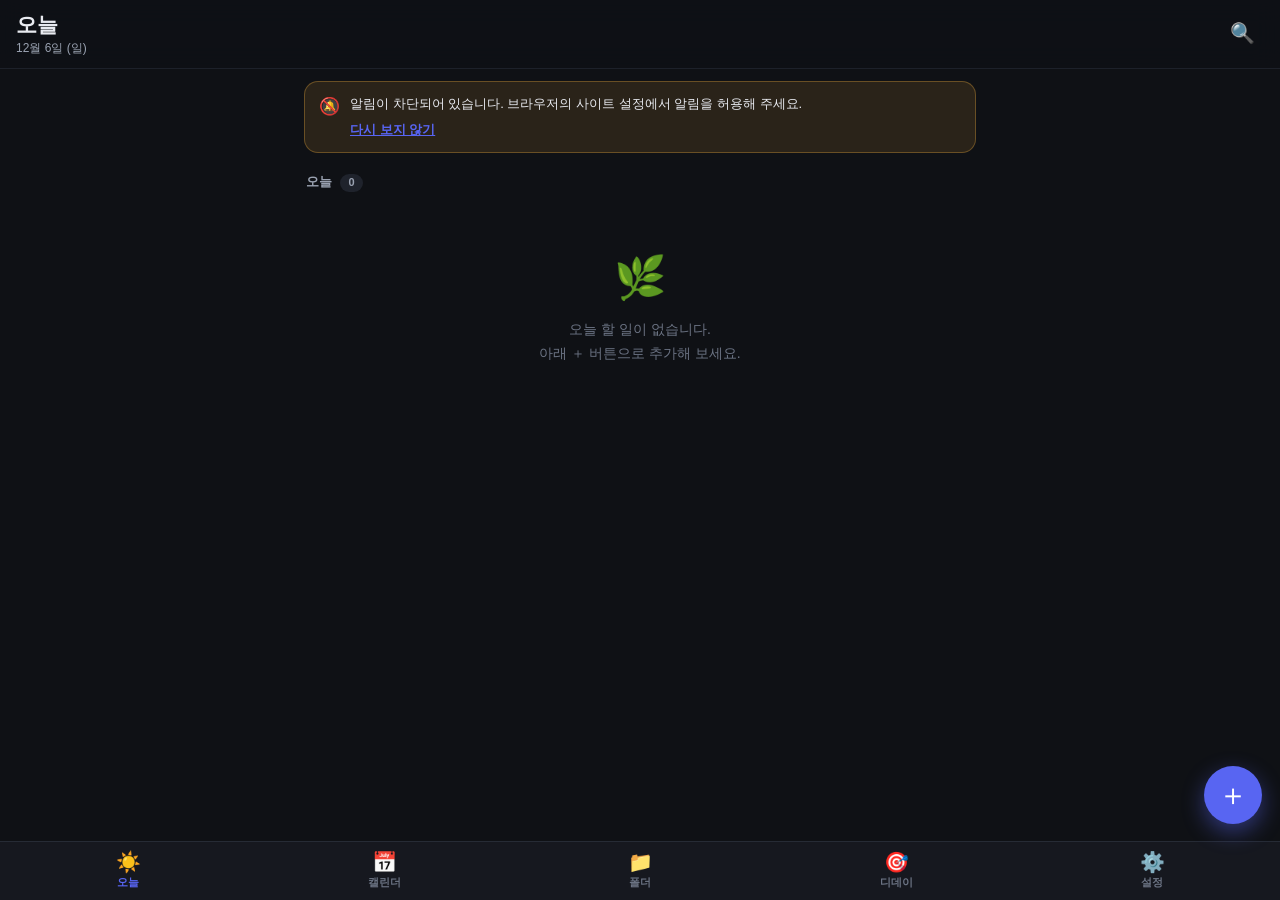
==== app/index.html @ 50f941a8 "투두 리스트·캘린더 PWA 추가 휴대전화에서 앱처럼 쓰는 할 일 관리 앱을 app/ 폴더에 추가합니다. 라이브러리 없이 순수 HTML/CSS/ES 모듈로만 구현했고, 모든 데이터는" ====
<!DOCTYPE html>
<html lang="ko">
<head>
  <meta charset="UTF-8" />
  <meta name="viewport" content="width=device-width, initial-scale=1.0, viewport-fit=cover, maximum-scale=1.0, user-scalable=no" />
  <title>내 할 일 · 캘린더</title>
  <meta name="description" content="기기에만 저장되는 투두 리스트 · 캘린더 · 디데이 앱" />
  <meta name="theme-color" content="#0f1115" />
  <meta name="color-scheme" content="dark light" />

  <!-- 홈 화면에 추가했을 때 앱처럼 보이도록 -->
  <meta name="mobile-web-app-capable" content="yes" />
  <meta name="apple-mobile-web-app-capable" content="yes" />
  <meta name="apple-mobile-web-app-status-bar-style" content="black-translucent" />
  <meta name="apple-mobile-web-app-title" content="할일" />
  <link rel="apple-touch-icon" href="./icons/apple-touch-icon.png" />

  <link rel="manifest" href="./manifest.webmanifest" />
  <link rel="icon" href="./icons/icon-192.png" type="image/png" />
  <link rel="stylesheet" href="./css/style.css" />
</head>
<body>
  <div id="app">
    <!-- 스크립트가 실행되기 전에 보이는 첫 화면 -->
    <header class="topbar"><h1>내 할 일<span class="sub">불러오는 중…</span></h1></header>
    <main id="view">
      <div class="empty"><span class="big">📋</span><p>불러오는 중…</p></div>
    </main>
  </div>

  <noscript>
    <div style="padding:24px;text-align:center">
      이 앱을 사용하려면 자바스크립트를 켜 주세요.
    </div>
  </noscript>

  <script type="module" src="./js/app.js"></script>
</body>
</html>
---- app/css/style.css ----
/* ==========================================================================
   내 할 일 · 캘린더 — 모바일 우선 스타일
   ========================================================================== */

:root {
  color-scheme: dark;
  --bg: #0f1115;
  --bg-elev: #171a21;
  --bg-elev-2: #1f232c;
  --bg-input: #12151b;
  --line: #262b35;
  --line-soft: #1d212a;
  --text: #e8eaf0;
  --text-dim: #9aa2b1;
  --text-faint: #6b7383;
  --accent: #5865f2;
  --accent-soft: rgba(88, 101, 242, 0.16);
  --danger: #e05561;
  --warn: #e0a23a;
  --ok: #3fb27f;
  --radius: 14px;
  --radius-sm: 10px;
  --tap: 44px;
  --safe-top: env(safe-area-inset-top, 0px);
  --safe-bottom: env(safe-area-inset-bottom, 0px);
  --tabbar-h: 58px;
  --shadow: 0 8px 28px rgba(0, 0, 0, 0.45);
}

html[data-theme='light'] {
  color-scheme: light;
  --bg: #f4f5f8;
  --bg-elev: #ffffff;
  --bg-elev-2: #eef0f5;
  --bg-input: #ffffff;
  --line: #dfe2ea;
  --line-soft: #eaecf2;
  --text: #1a1d24;
  --text-dim: #5c6472;
  --text-faint: #8b93a3;
  --accent-soft: rgba(88, 101, 242, 0.12);
  --shadow: 0 8px 24px rgba(20, 24, 40, 0.14);
}

* { box-sizing: border-box; -webkit-tap-highlight-color: transparent; }

html, body {
  margin: 0;
  padding: 0;
  height: 100%;
  overscroll-behavior-y: none;
}

body {
  background: var(--bg);
  color: var(--text);
  font-family: -apple-system, BlinkMacSystemFont, 'Apple SD Gothic Neo', 'Pretendard',
    'Noto Sans KR', 'Malgun Gothic', 'Segoe UI', Roboto, sans-serif;
  font-size: 16px;
  line-height: 1.45;
  -webkit-font-smoothing: antialiased;
}

button, input, textarea, select {
  font: inherit;
  color: inherit;
}

button { cursor: pointer; border: none; background: none; padding: 0; }

.hidden { display: none !important; }

.sr-only {
  position: absolute; width: 1px; height: 1px; padding: 0; margin: -1px;
  overflow: hidden; clip: rect(0 0 0 0); white-space: nowrap; border: 0;
}

/* ---------------- 앱 셸 ---------------- */

#app {
  display: flex;
  flex-direction: column;
  min-height: 100dvh;
}

.topbar {
  position: sticky;
  top: 0;
  z-index: 20;
  padding: calc(var(--safe-top) + 10px) 16px 10px;
  background: color-mix(in srgb, var(--bg) 86%, transparent);
  backdrop-filter: saturate(160%) blur(12px);
  -webkit-backdrop-filter: saturate(160%) blur(12px);
  border-bottom: 1px solid var(--line-soft);
  display: flex;
  align-items: center;
  gap: 10px;
  min-height: calc(var(--safe-top) + 54px);
}

.topbar h1 {
  margin: 0;
  font-size: 21px;
  font-weight: 700;
  letter-spacing: -0.3px;
  flex: 1;
  min-width: 0;
  overflow: hidden;
  text-overflow: ellipsis;
  white-space: nowrap;
}

.topbar .sub {
  display: block;
  font-size: 12px;
  font-weight: 500;
  color: var(--text-dim);
  letter-spacing: 0;
}

.icon-btn {
  width: var(--tap);
  height: var(--tap);
  display: grid;
  place-items: center;
  border-radius: 12px;
  color: var(--text-dim);
  flex: none;
  font-size: 20px;
}
.icon-btn:active { background: var(--bg-elev-2); }
.icon-btn.active { color: var(--accent); }

main {
  flex: 1;
  padding: 12px 16px calc(var(--tabbar-h) + var(--safe-bottom) + 96px);
  max-width: 720px;
  width: 100%;
  margin: 0 auto;
}

@media (min-width: 720px) {
  main { padding-left: 24px; padding-right: 24px; }
}

/* ---------------- 하단 탭바 ---------------- */

.tabbar {
  position: fixed;
  left: 0; right: 0; bottom: 0;
  z-index: 30;
  display: grid;
  grid-template-columns: repeat(5, 1fr);
  background: color-mix(in srgb, var(--bg-elev) 92%, transparent);
  backdrop-filter: saturate(160%) blur(14px);
  -webkit-backdrop-filter: saturate(160%) blur(14px);
  border-top: 1px solid var(--line);
  padding-bottom: var(--safe-bottom);
}

.tabbar button {
  height: var(--tabbar-h);
  display: flex;
  flex-direction: column;
  align-items: center;
  justify-content: center;
  gap: 3px;
  color: var(--text-faint);
  font-size: 11px;
  font-weight: 600;
}

.tabbar button .ico { font-size: 20px; line-height: 1; }
.tabbar button[aria-selected='true'] { color: var(--accent); }

/* ---------------- 추가 버튼 (FAB) ---------------- */

.fab {
  position: fixed;
  right: 18px;
  bottom: calc(var(--tabbar-h) + var(--safe-bottom) + 18px);
  z-index: 31;
  width: 58px;
  height: 58px;
  border-radius: 50%;
  background: var(--accent);
  color: #fff;
  font-size: 30px;
  line-height: 1;
  display: grid;
  place-items: center;
  box-shadow: 0 8px 22px rgba(88, 101, 242, 0.45);
  transition: transform 0.12s ease;
}
.fab:active { transform: scale(0.93); }

/* ---------------- 카드 / 리스트 ---------------- */

.section-title {
  display: flex;
  align-items: center;
  gap: 8px;
  margin: 20px 2px 8px;
  font-size: 13px;
  font-weight: 700;
  color: var(--text-dim);
  letter-spacing: 0.2px;
}
.section-title:first-child { margin-top: 4px; }
.section-title .count {
  background: var(--bg-elev-2);
  color: var(--text-dim);
  border-radius: 999px;
  padding: 1px 8px;
  font-size: 11px;
}
.section-title.warn { color: var(--danger); }

.card-list { display: flex; flex-direction: column; gap: 8px; }

.item {
  display: flex;
  gap: 12px;
  padding: 12px 14px;
  background: var(--bg-elev);
  border: 1px solid var(--line-soft);
  border-radius: var(--radius);
  align-items: flex-start;
  position: relative;
  overflow: hidden;
}

.item.done { opacity: 0.5; }
.item.overdue { border-color: rgba(224, 85, 97, 0.4); }

.item .bar {
  position: absolute;
  left: 0; top: 0; bottom: 0;
  width: 3px;
  background: var(--accent);
}

.check {
  flex: none;
  width: 26px;
  height: 26px;
  margin-top: 1px;
  border-radius: 50%;
  border: 2px solid var(--line);
  display: grid;
  place-items: center;
  color: transparent;
  font-size: 14px;
  transition: background 0.12s, border-color 0.12s;
}
.check[aria-checked='true'] {
  background: var(--accent);
  border-color: var(--accent);
  color: #fff;
}
.check.dday { border-radius: 8px; border-style: dashed; }

.item-body { flex: 1; min-width: 0; }

.item-title {
  font-size: 15.5px;
  font-weight: 600;
  word-break: break-word;
  margin: 0 0 2px;
}
.item.done .item-title { text-decoration: line-through; }

.item-meta {
  display: flex;
  flex-wrap: wrap;
  align-items: center;
  gap: 6px;
  font-size: 12px;
  color: var(--text-dim);
  margin-top: 4px;
}

.chip {
  display: inline-flex;
  align-items: center;
  gap: 4px;
  padding: 2px 8px;
  border-radius: 999px;
  background: var(--bg-elev-2);
  font-size: 11.5px;
  font-weight: 600;
  white-space: nowrap;
}
.chip.accent { background: var(--accent-soft); color: var(--accent); }
.chip.danger { background: rgba(224, 85, 97, 0.16); color: var(--danger); }
.chip.warn { background: rgba(224, 162, 58, 0.16); color: var(--warn); }
.chip.ok { background: rgba(63, 178, 127, 0.16); color: var(--ok); }
.chip.folder { background: transparent; border: 1px solid var(--line); }

.progress {
  height: 4px;
  border-radius: 4px;
  background: var(--bg-elev-2);
  overflow: hidden;
  margin-top: 8px;
}
.progress > span {
  display: block;
  height: 100%;
  background: var(--accent);
  border-radius: 4px;
  transition: width 0.2s ease;
}

.mini-checks {
  margin: 8px 0 0;
  padding: 0;
  list-style: none;
  display: flex;
  flex-direction: column;
  gap: 4px;
}
.mini-checks li {
  display: flex;
  gap: 8px;
  align-items: center;
  font-size: 13.5px;
  color: var(--text-dim);
}
.mini-checks li .box {
  width: 17px; height: 17px; flex: none;
  border: 1.5px solid var(--line);
  border-radius: 5px;
  display: grid; place-items: center;
  font-size: 11px; color: transparent;
}
.mini-checks li.on .box { background: var(--accent); border-color: var(--accent); color: #fff; }
.mini-checks li.on span.txt { text-decoration: line-through; opacity: 0.65; }
.mini-checks li .txt { flex: 1; min-width: 0; word-break: break-word; text-align: left; }

.thumb-row { display: flex; gap: 6px; margin-top: 8px; flex-wrap: wrap; }
.thumb-row img {
  width: 54px; height: 54px;
  object-fit: cover;
  border-radius: 8px;
  border: 1px solid var(--line);
  background: var(--bg-elev-2);
}
.thumb-row .more {
  width: 54px; height: 54px;
  border-radius: 8px;
  background: var(--bg-elev-2);
  display: grid; place-items: center;
  font-size: 12px; color: var(--text-dim);
}

.empty {
  text-align: center;
  padding: 48px 20px;
  color: var(--text-faint);
}
.empty .big { font-size: 42px; display: block; margin-bottom: 10px; }
.empty p { margin: 4px 0; font-size: 14px; }

/* ---------------- 달력 ---------------- */

.cal-head {
  display: flex;
  align-items: center;
  gap: 6px;
  margin: 4px 0 10px;
}
.cal-head .month {
  flex: 1;
  text-align: center;
  font-size: 17px;
  font-weight: 700;
}
.cal-head button {
  width: 40px; height: 40px;
  border-radius: 10px;
  color: var(--text-dim);
  font-size: 18px;
}
.cal-head button:active { background: var(--bg-elev-2); }
.cal-head .today-btn {
  width: auto; padding: 0 12px; height: 34px;
  border: 1px solid var(--line);
  font-size: 13px; font-weight: 600;
  color: var(--text-dim);
}

.weekdays {
  display: grid;
  grid-template-columns: repeat(7, 1fr);
  text-align: center;
  font-size: 11.5px;
  font-weight: 700;
  color: var(--text-faint);
  padding-bottom: 6px;
}
.weekdays .sun { color: #e0708a; }
.weekdays .sat { color: #6f9fe0; }

.cal-grid {
  display: grid;
  grid-template-columns: repeat(7, 1fr);
  gap: 2px;
  background: var(--line-soft);
  border: 1px solid var(--line-soft);
  border-radius: var(--radius);
  overflow: hidden;
}

.cal-cell {
  background: var(--bg-elev);
  min-height: 58px;
  padding: 5px 3px 4px;
  display: flex;
  flex-direction: column;
  align-items: center;
  gap: 3px;
  font-size: 13px;
  position: relative;
}
.cal-cell.out { background: var(--bg); color: var(--text-faint); }
.cal-cell .num {
  width: 25px; height: 25px;
  display: grid; place-items: center;
  border-radius: 50%;
  font-weight: 600;
  font-variant-numeric: tabular-nums;
}
.cal-cell.sun .num { color: #e0708a; }
.cal-cell.sat .num { color: #6f9fe0; }
.cal-cell.out .num { opacity: 0.4; }
.cal-cell.today .num { background: var(--accent); color: #fff; }
.cal-cell.selected { outline: 2px solid var(--accent); outline-offset: -2px; z-index: 1; }

.dots { display: flex; gap: 3px; flex-wrap: wrap; justify-content: center; }
.dots i {
  width: 5px; height: 5px; border-radius: 50%;
  background: var(--accent); display: block;
}
.dots i.done { background: var(--text-faint); }
.dots i.dday { background: var(--warn); }

.day-panel { margin-top: 16px; }
.day-panel h2 {
  font-size: 15px;
  margin: 0 2px 10px;
  display: flex;
  align-items: center;
  gap: 8px;
}
.day-panel h2 .dday-tag { font-size: 12px; color: var(--text-dim); font-weight: 600; }

/* ---------------- 폴더 ---------------- */

.folder-grid {
  display: grid;
  grid-template-columns: repeat(auto-fill, minmax(150px, 1fr));
  gap: 10px;
}

.folder-card {
  background: var(--bg-elev);
  border: 1px solid var(--line-soft);
  border-radius: var(--radius);
  padding: 14px;
  text-align: left;
  display: flex;
  flex-direction: column;
  gap: 6px;
  position: relative;
  overflow: hidden;
}
.folder-card::before {
  content: '';
  position: absolute;
  left: 0; top: 0; bottom: 0;
  width: 4px;
  background: var(--fc, var(--accent));
}
.folder-card .emoji { font-size: 26px; }
.folder-card .name { font-weight: 700; font-size: 15px; word-break: break-word; }
.folder-card .stat { font-size: 12px; color: var(--text-dim); }
.folder-card .edit {
  position: absolute; top: 6px; right: 6px;
  width: 34px; height: 34px; border-radius: 9px;
  color: var(--text-faint); font-size: 15px;
  display: grid; place-items: center;
}

/* ---------------- 디데이 ---------------- */

.dday-card {
  background: var(--bg-elev);
  border: 1px solid var(--line-soft);
  border-radius: var(--radius);
  padding: 16px;
  display: flex;
  align-items: center;
  gap: 14px;
  position: relative;
  overflow: hidden;
}
.dday-card .big {
  font-size: 26px;
  font-weight: 800;
  letter-spacing: -0.5px;
  font-variant-numeric: tabular-nums;
  min-width: 92px;
  text-align: center;
  color: var(--accent);
}
.dday-card.past .big { color: var(--text-faint); }
.dday-card.today .big { color: var(--warn); }
.dday-card .info { flex: 1; min-width: 0; }
.dday-card .info .t { font-weight: 700; font-size: 15.5px; word-break: break-word; }
.dday-card .info .d { font-size: 12.5px; color: var(--text-dim); margin-top: 2px; }
.dday-card img.cover {
  width: 100%; height: 120px; object-fit: cover;
}
.dday-card.with-photo { flex-direction: column; align-items: stretch; padding: 0; gap: 0; }
.dday-card.with-photo .row { display: flex; align-items: center; gap: 14px; padding: 14px 16px; }

/* ---------------- 폼 / 시트 ---------------- */

.sheet-backdrop {
  position: fixed;
  inset: 0;
  z-index: 50;
  background: rgba(0, 0, 0, 0.55);
  display: flex;
  align-items: flex-end;
  justify-content: center;
  animation: fade 0.15s ease;
}
@keyframes fade { from { opacity: 0; } }

.sheet {
  background: var(--bg-elev);
  width: 100%;
  max-width: 640px;
  max-height: 92dvh;
  border-radius: 20px 20px 0 0;
  display: flex;
  flex-direction: column;
  animation: slideup 0.22s cubic-bezier(0.2, 0.9, 0.3, 1);
  padding-bottom: var(--safe-bottom);
  overflow: hidden;
}
@keyframes slideup { from { transform: translateY(6%); opacity: 0.4; } }

@media (min-width: 720px) {
  .sheet-backdrop { align-items: center; }
  .sheet { border-radius: 20px; max-height: 88dvh; }
}

.sheet-head {
  display: flex;
  align-items: center;
  gap: 10px;
  padding: 12px 12px 10px;
  border-bottom: 1px solid var(--line-soft);
  flex: none;
}
.sheet-head h2 { margin: 0; font-size: 16px; font-weight: 700; flex: 1; text-align: center; }
.sheet-head button {
  min-width: 60px;
  height: 38px;
  border-radius: 10px;
  font-size: 14.5px;
  font-weight: 600;
  color: var(--text-dim);
  padding: 0 10px;
}
.sheet-head button.primary { color: #fff; background: var(--accent); }
.sheet-head button.primary:disabled { opacity: 0.5; }

.sheet-body {
  overflow-y: auto;
  -webkit-overflow-scrolling: touch;
  padding: 14px 16px 24px;
  display: flex;
  flex-direction: column;
  gap: 14px;
}

.field { display: flex; flex-direction: column; gap: 6px; }
.field > label { font-size: 12.5px; font-weight: 700; color: var(--text-dim); }

input[type='text'], input[type='date'], input[type='time'],
input[type='number'], input[type='password'], textarea, select {
  width: 100%;
  background: var(--bg-input);
  border: 1px solid var(--line);
  border-radius: var(--radius-sm);
  padding: 11px 12px;
  min-height: var(--tap);
  outline: none;
  appearance: none;
}
input:focus, textarea:focus, select:focus { border-color: var(--accent); }
textarea { min-height: 84px; resize: vertical; line-height: 1.5; }

select {
  background-image: linear-gradient(45deg, transparent 50%, var(--text-dim) 50%),
                    linear-gradient(135deg, var(--text-dim) 50%, transparent 50%);
  background-position: calc(100% - 18px) 50%, calc(100% - 13px) 50%;
  background-size: 5px 5px, 5px 5px;
  background-repeat: no-repeat;
  padding-right: 34px;
}

.title-input {
  font-size: 17px !important;
  font-weight: 600;
}

.row { display: flex; gap: 10px; }
.row > * { flex: 1; min-width: 0; }

.seg {
  display: grid;
  grid-auto-flow: column;
  grid-auto-columns: 1fr;
  gap: 3px;
  background: var(--bg-elev-2);
  padding: 3px;
  border-radius: 12px;
}
.seg button {
  height: 38px;
  border-radius: 9px;
  font-size: 13.5px;
  font-weight: 600;
  color: var(--text-dim);
}
.seg button[aria-pressed='true'] { background: var(--accent); color: #fff; }

.switch-row {
  display: flex;
  align-items: center;
  justify-content: space-between;
  gap: 12px;
  min-height: var(--tap);
}
.switch-row .label { font-size: 14.5px; }
.switch-row .desc { font-size: 12px; color: var(--text-dim); margin-top: 2px; }

.switch {
  flex: none;
  width: 50px; height: 30px;
  border-radius: 999px;
  background: var(--bg-elev-2);
  border: 1px solid var(--line);
  position: relative;
  transition: background 0.15s;
}
.switch::after {
  content: '';
  position: absolute;
  top: 3px; left: 3px;
  width: 22px; height: 22px;
  border-radius: 50%;
  background: var(--text-dim);
  transition: transform 0.15s, background 0.15s;
}
.switch[aria-checked='true'] { background: var(--accent); border-color: var(--accent); }
.switch[aria-checked='true']::after { transform: translateX(20px); background: #fff; }

/* 체크리스트 편집 */
.checklist-edit { display: flex; flex-direction: column; gap: 6px; }
.check-row { display: flex; align-items: center; gap: 8px; }
.check-row .box {
  width: 24px; height: 24px; flex: none;
  border: 2px solid var(--line);
  border-radius: 7px;
  display: grid; place-items: center;
  font-size: 12px; color: transparent;
}
.check-row .box[aria-checked='true'] { background: var(--accent); border-color: var(--accent); color: #fff; }
.check-row input { flex: 1; min-height: 40px; padding: 8px 10px; }
.check-row .del { width: 34px; height: 34px; flex: none; color: var(--text-faint); border-radius: 8px; }

.btn-ghost {
  border: 1px dashed var(--line);
  border-radius: var(--radius-sm);
  min-height: 42px;
  color: var(--text-dim);
  font-size: 14px;
  font-weight: 600;
  width: 100%;
  display: flex; align-items: center; justify-content: center; gap: 6px;
}

.btn {
  min-height: var(--tap);
  border-radius: var(--radius-sm);
  background: var(--bg-elev-2);
  color: var(--text);
  font-weight: 600;
  font-size: 14.5px;
  padding: 0 16px;
  display: inline-flex;
  align-items: center;
  justify-content: center;
  gap: 8px;
  width: 100%;
}
.btn.primary { background: var(--accent); color: #fff; }
.btn.danger { background: rgba(224, 85, 97, 0.14); color: var(--danger); }
.btn:disabled { opacity: 0.55; }

/* 사진 편집 */
.photo-grid {
  display: grid;
  grid-template-columns: repeat(auto-fill, minmax(88px, 1fr));
  gap: 8px;
}
.photo-cell {
  position: relative;
  aspect-ratio: 1;
  border-radius: var(--radius-sm);
  overflow: hidden;
  background: var(--bg-elev-2);
  border: 1px solid var(--line);
}
.photo-cell img { width: 100%; height: 100%; object-fit: cover; display: block; }
.photo-cell .rm {
  position: absolute; top: 4px; right: 4px;
  width: 26px; height: 26px; border-radius: 50%;
  background: rgba(0, 0, 0, 0.62); color: #fff;
  display: grid; place-items: center; font-size: 13px;
}
.photo-add {
  aspect-ratio: 1;
  border: 1px dashed var(--line);
  border-radius: var(--radius-sm);
  display: flex; flex-direction: column;
  align-items: center; justify-content: center;
  gap: 4px;
  color: var(--text-dim);
  font-size: 11.5px;
}
.photo-add .ico { font-size: 22px; }

/* 색상 선택 */
.color-row { display: flex; gap: 10px; flex-wrap: wrap; }
.color-dot {
  width: 34px; height: 34px; border-radius: 50%;
  border: 2px solid transparent;
}
.color-dot[aria-pressed='true'] { border-color: var(--text); }

.emoji-row { display: flex; gap: 6px; flex-wrap: wrap; }
.emoji-pick {
  width: 40px; height: 40px;
  border-radius: 10px;
  background: var(--bg-elev-2);
  font-size: 19px;
  display: grid; place-items: center;
  border: 2px solid transparent;
}
.emoji-pick[aria-pressed='true'] { border-color: var(--accent); }

/* ---------------- 설정 ---------------- */

.settings-group {
  background: var(--bg-elev);
  border: 1px solid var(--line-soft);
  border-radius: var(--radius);
  overflow: hidden;
  margin-bottom: 14px;
}
.settings-group > .head {
  padding: 12px 14px 8px;
  font-size: 12.5px;
  font-weight: 700;
  color: var(--text-dim);
}
.settings-row {
  display: flex;
  align-items: center;
  gap: 12px;
  padding: 12px 14px;
  border-top: 1px solid var(--line-soft);
  min-height: 54px;
  width: 100%;
  text-align: left;
}
.settings-row .grow { flex: 1; min-width: 0; }
.settings-row .label { font-size: 14.5px; font-weight: 500; }
.settings-row .desc { font-size: 12px; color: var(--text-dim); margin-top: 2px; line-height: 1.4; }
.settings-row .value { font-size: 13px; color: var(--text-faint); }
.settings-row.danger .label { color: var(--danger); }

.notice {
  background: var(--accent-soft);
  border: 1px solid rgba(88, 101, 242, 0.3);
  border-radius: var(--radius);
  padding: 12px 14px;
  font-size: 13px;
  line-height: 1.55;
  color: var(--text);
  margin-bottom: 14px;
  display: flex;
  gap: 10px;
}
.notice .ico { font-size: 17px; flex: none; }
.notice.warn { background: rgba(224, 162, 58, 0.13); border-color: rgba(224, 162, 58, 0.35); }
.notice button { color: var(--accent); font-weight: 700; text-decoration: underline; }

/* ---------------- 잠금 화면 ---------------- */

.lock-screen {
  position: fixed;
  inset: 0;
  z-index: 100;
  background: var(--bg);
  display: flex;
  flex-direction: column;
  align-items: center;
  justify-content: center;
  gap: 22px;
  padding: 24px;
}
.lock-screen .lock-ico { font-size: 44px; }
.lock-screen h2 { margin: 0; font-size: 18px; }
.lock-dots { display: flex; gap: 12px; height: 16px; }
.lock-dots i {
  width: 14px; height: 14px; border-radius: 50%;
  border: 2px solid var(--line); display: block;
}
.lock-dots i.on { background: var(--accent); border-color: var(--accent); }
.lock-error { color: var(--danger); font-size: 13px; min-height: 18px; }

.keypad {
  display: grid;
  grid-template-columns: repeat(3, 76px);
  gap: 14px;
}
.keypad button {
  height: 66px;
  border-radius: 50%;
  background: var(--bg-elev);
  border: 1px solid var(--line-soft);
  font-size: 24px;
  font-weight: 500;
}
.keypad button:active { background: var(--bg-elev-2); }
.keypad button.blank { background: none; border: none; }

/* ---------------- 토스트 ---------------- */

.toast-wrap {
  position: fixed;
  left: 12px; right: 12px;
  bottom: calc(var(--tabbar-h) + var(--safe-bottom) + 84px);
  z-index: 60;
  display: flex;
  flex-direction: column;
  gap: 8px;
  align-items: center;
  pointer-events: none;
}
.toast {
  background: var(--bg-elev-2);
  border: 1px solid var(--line);
  color: var(--text);
  border-radius: 12px;
  padding: 11px 16px;
  font-size: 14px;
  box-shadow: var(--shadow);
  max-width: 520px;
  animation: toastin 0.18s ease;
  pointer-events: auto;
  display: flex; align-items: center; gap: 10px;
}
@keyframes toastin { from { opacity: 0; transform: translateY(8px); } }
.toast button { color: var(--accent); font-weight: 700; white-space: nowrap; }

/* ---------------- 사진 뷰어 ---------------- */

.viewer {
  position: fixed;
  inset: 0;
  z-index: 90;
  background: rgba(0, 0, 0, 0.92);
  display: flex;
  align-items: center;
  justify-content: center;
}
.viewer img { max-width: 100%; max-height: 100%; object-fit: contain; }
.viewer .close {
  position: absolute;
  top: calc(var(--safe-top) + 12px); right: 14px;
  width: 42px; height: 42px; border-radius: 50%;
  background: rgba(255, 255, 255, 0.14);
  color: #fff; font-size: 18px;
  display: grid; place-items: center;
}

/* ---------------- 검색 ---------------- */

.search-bar {
  display: flex; align-items: center; gap: 8px;
  background: var(--bg-elev);
  border: 1px solid var(--line);
  border-radius: 12px;
  padding: 0 12px;
  margin-bottom: 4px;
}
.search-bar input {
  border: none; background: none; padding: 11px 0; min-height: 42px;
}
.search-bar input:focus { border: none; }

@media (prefers-reduced-motion: reduce) {
  *, *::before, *::after { animation-duration: 0.01ms !important; transition-duration: 0.01ms !important; }
}
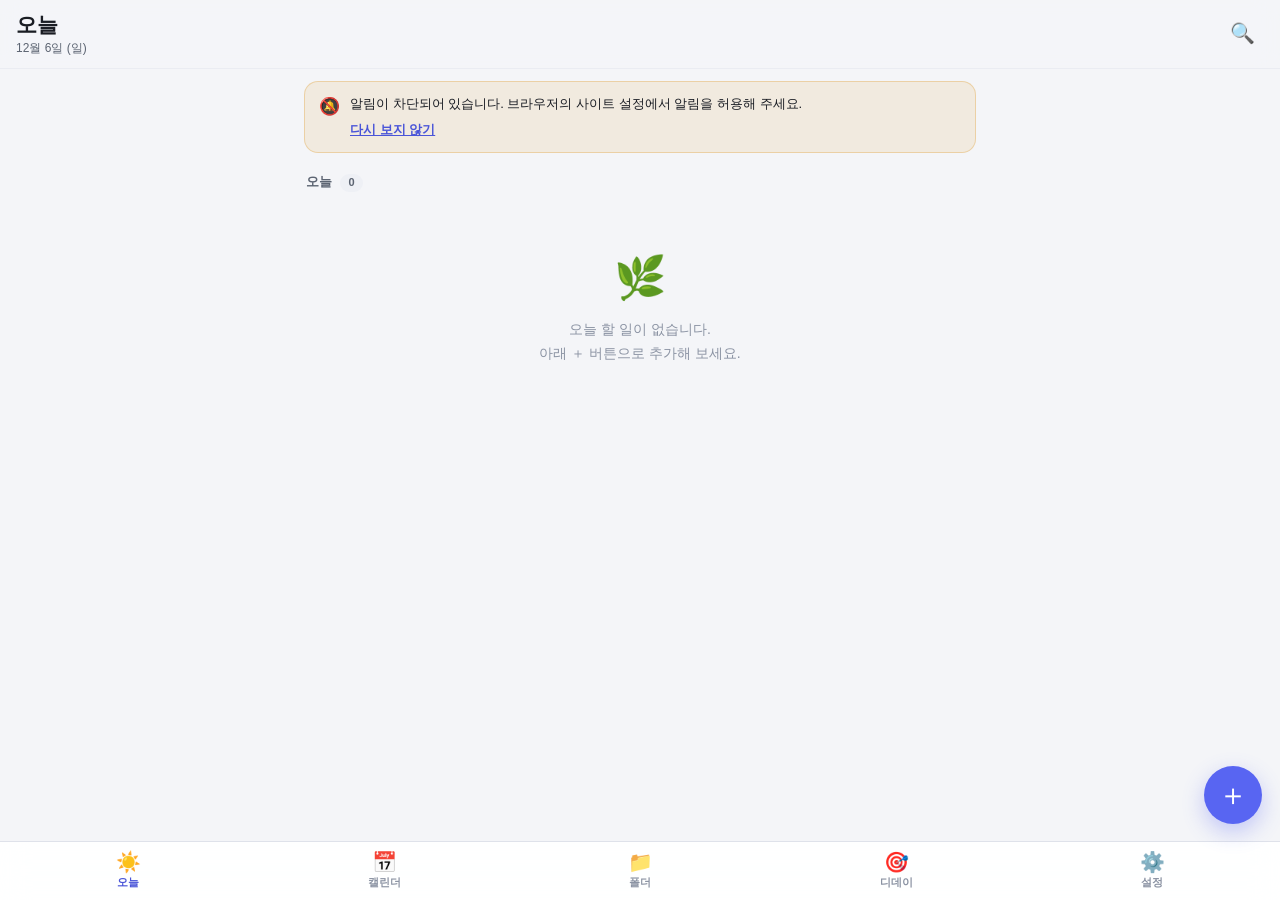
==== commit d89932aa: "하양·하늘색 테마와 앱 아이콘 배지 추가 테마 - 흰 바탕에 연하늘색을 쓰는 'sky' 테마를 추가했습니다. - 강조색을 채움용(--accent)과 글자용(--accent-ink)" ====
--- a/app/index.html
+++ b/app/index.html
@@ -17,6 +17,14 @@
 
   <link rel="manifest" href="./manifest.webmanifest" />
   <link rel="icon" href="./icons/icon-192.png" type="image/png" />
+  <script>
+    // 저장해 둔 테마를 스타일보다 먼저 적용해 첫 화면이 깜빡이지 않게 합니다.
+    try {
+      var t = localStorage.getItem('theme') || 'auto';
+      if (t === 'auto') t = matchMedia('(prefers-color-scheme: dark)').matches ? 'dark' : 'light';
+      document.documentElement.setAttribute('data-theme', t);
+    } catch (e) { /* 저장을 막아 둔 브라우저 */ }
+  </script>
   <link rel="stylesheet" href="./css/style.css" />
 </head>
 <body>
--- a/app/css/style.css
+++ b/app/css/style.css
@@ -14,7 +14,12 @@
   --text-dim: #9aa2b1;
   --text-faint: #6b7383;
   --accent: #5865f2;
+  --accent-ink: #8b96ff;
   --accent-soft: rgba(88, 101, 242, 0.16);
+  --accent-glow: rgba(88, 101, 242, 0.45);
+  --notice-line: rgba(88, 101, 242, 0.3);
+  --sun: #e0708a;
+  --sat: #6f9fe0;
   --danger: #e05561;
   --warn: #e0a23a;
   --ok: #3fb27f;
@@ -38,8 +43,38 @@
   --text: #1a1d24;
   --text-dim: #5c6472;
   --text-faint: #8b93a3;
+  --accent-ink: #4a55d8;
   --accent-soft: rgba(88, 101, 242, 0.12);
+  --accent-glow: rgba(88, 101, 242, 0.32);
+  --notice-line: rgba(88, 101, 242, 0.28);
+  --sun: #d15470;
+  --sat: #4b7fc4;
   --shadow: 0 8px 24px rgba(20, 24, 40, 0.14);
+}
+
+/* 하양 + 연하늘색 */
+html[data-theme='sky'] {
+  color-scheme: light;
+  --bg: #f3faff;
+  --bg-elev: #ffffff;
+  --bg-elev-2: #e4f2fc;
+  --bg-input: #ffffff;
+  --line: #c9e4f6;
+  --line-soft: #e3f1fa;
+  --text: #0f3446;
+  --text-dim: #46738b;
+  --text-faint: #8fb4c9;
+  --accent: #2494d0;
+  --accent-ink: #0f6d9e;
+  --accent-soft: #dcf0fb;
+  --accent-glow: rgba(36, 148, 208, 0.38);
+  --notice-line: #a9d8f2;
+  --danger: #d1495b;
+  --warn: #c8871f;
+  --ok: #2f9b6d;
+  --sun: #d1596f;
+  --sat: #3f8ac2;
+  --shadow: 0 8px 24px rgba(15, 79, 110, 0.13);
 }
 
 * { box-sizing: border-box; -webkit-tap-highlight-color: transparent; }
@@ -129,7 +164,7 @@
   font-size: 20px;
 }
 .icon-btn:active { background: var(--bg-elev-2); }
-.icon-btn.active { color: var(--accent); }
+.icon-btn.active { color: var(--accent-ink); }
 
 main {
   flex: 1;
@@ -171,7 +206,7 @@
 }
 
 .tabbar button .ico { font-size: 20px; line-height: 1; }
-.tabbar button[aria-selected='true'] { color: var(--accent); }
+.tabbar button[aria-selected='true'] { color: var(--accent-ink); }
 
 /* ---------------- 추가 버튼 (FAB) ---------------- */
 
@@ -189,7 +224,7 @@
   line-height: 1;
   display: grid;
   place-items: center;
-  box-shadow: 0 8px 22px rgba(88, 101, 242, 0.45);
+  box-shadow: 0 8px 22px var(--accent-glow);
   transition: transform 0.12s ease;
 }
 .fab:active { transform: scale(0.93); }
@@ -291,7 +326,7 @@
   font-weight: 600;
   white-space: nowrap;
 }
-.chip.accent { background: var(--accent-soft); color: var(--accent); }
+.chip.accent { background: var(--accent-soft); color: var(--accent-ink); }
 .chip.danger { background: rgba(224, 85, 97, 0.16); color: var(--danger); }
 .chip.warn { background: rgba(224, 162, 58, 0.16); color: var(--warn); }
 .chip.ok { background: rgba(63, 178, 127, 0.16); color: var(--ok); }
@@ -399,8 +434,8 @@
   color: var(--text-faint);
   padding-bottom: 6px;
 }
-.weekdays .sun { color: #e0708a; }
-.weekdays .sat { color: #6f9fe0; }
+.weekdays .sun { color: var(--sun); }
+.weekdays .sat { color: var(--sat); }
 
 .cal-grid {
   display: grid;
@@ -431,8 +466,8 @@
   font-weight: 600;
   font-variant-numeric: tabular-nums;
 }
-.cal-cell.sun .num { color: #e0708a; }
-.cal-cell.sat .num { color: #6f9fe0; }
+.cal-cell.sun .num { color: var(--sun); }
+.cal-cell.sat .num { color: var(--sat); }
 .cal-cell.out .num { opacity: 0.4; }
 .cal-cell.today .num { background: var(--accent); color: #fff; }
 .cal-cell.selected { outline: 2px solid var(--accent); outline-offset: -2px; z-index: 1; }
@@ -512,7 +547,7 @@
   font-variant-numeric: tabular-nums;
   min-width: 92px;
   text-align: center;
-  color: var(--accent);
+  color: var(--accent-ink);
 }
 .dday-card.past .big { color: var(--text-faint); }
 .dday-card.today .big { color: var(--warn); }
@@ -799,7 +834,7 @@
 
 .notice {
   background: var(--accent-soft);
-  border: 1px solid rgba(88, 101, 242, 0.3);
+  border: 1px solid var(--notice-line);
   border-radius: var(--radius);
   padding: 12px 14px;
   font-size: 13px;
@@ -811,7 +846,7 @@
 }
 .notice .ico { font-size: 17px; flex: none; }
 .notice.warn { background: rgba(224, 162, 58, 0.13); border-color: rgba(224, 162, 58, 0.35); }
-.notice button { color: var(--accent); font-weight: 700; text-decoration: underline; }
+.notice button { color: var(--accent-ink); font-weight: 700; text-decoration: underline; }
 
 /* ---------------- 잠금 화면 ---------------- */
 
@@ -880,7 +915,7 @@
   display: flex; align-items: center; gap: 10px;
 }
 @keyframes toastin { from { opacity: 0; transform: translateY(8px); } }
-.toast button { color: var(--accent); font-weight: 700; white-space: nowrap; }
+.toast button { color: var(--accent-ink); font-weight: 700; white-space: nowrap; }
 
 /* ---------------- 사진 뷰어 ---------------- */
 
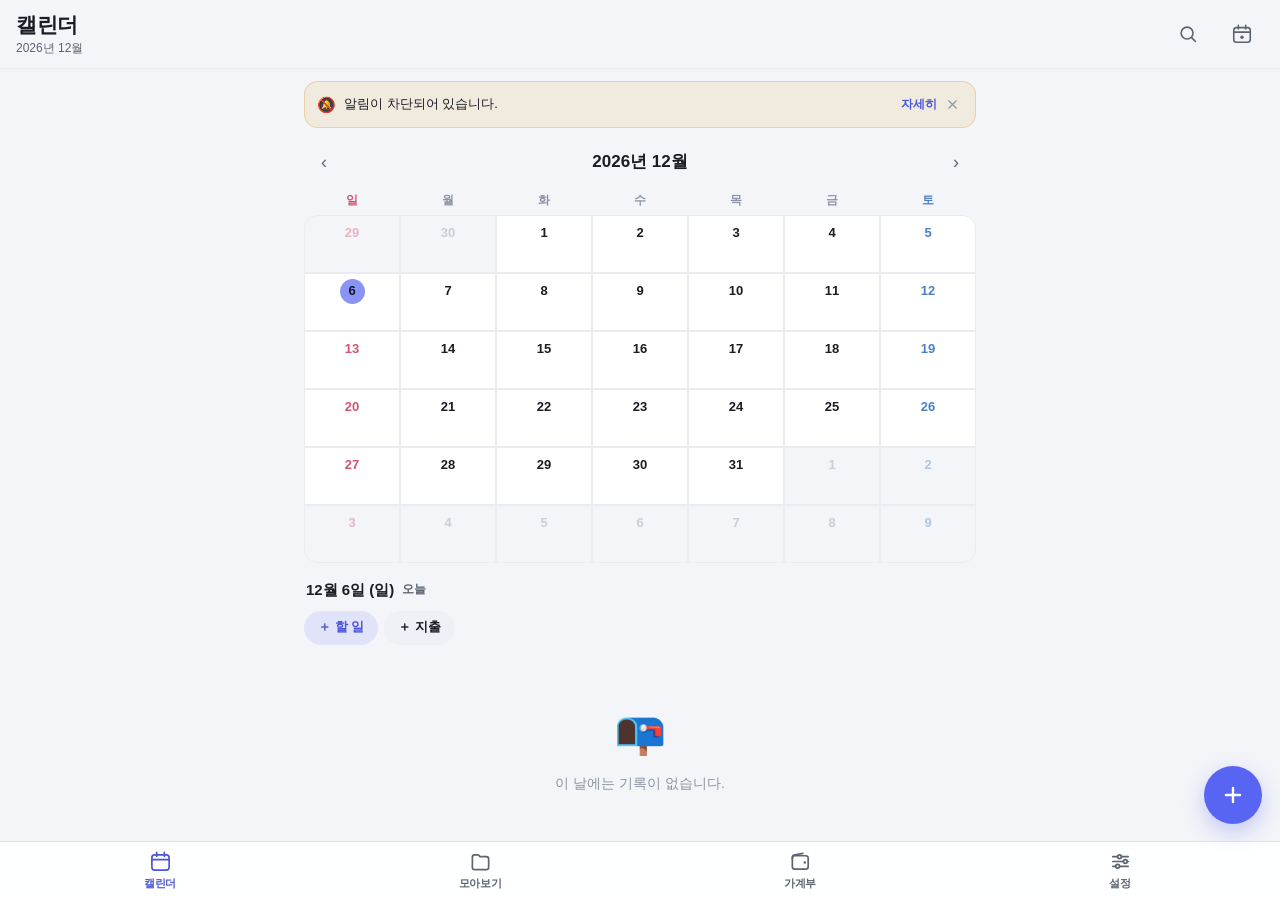
==== commit a7bebe46: "보안 손질과, 가진 사진으로 앱 아이콘 바꾸기 보안 점검에서 나온 것들을 고치고, 사람마다 자기 사진을 홈 화면 아이콘으로 쓸 수 있게 했습니다.  보안 — 실제로 뚫려 있던 것 " ====
--- a/app/index.html
+++ b/app/index.html
@@ -8,6 +8,23 @@
   <meta name="theme-color" content="#0f1115" />
   <meta name="color-scheme" content="dark light" />
 
+  <!-- 바깥으로 나가거나 들어오는 길을 모두 막아 둡니다.
+       이 앱은 자기 파일만 읽고, 사진은 blob:/data: 로만 보여 줍니다. -->
+  <meta http-equiv="Content-Security-Policy" content="
+    default-src 'self';
+    script-src 'self';
+    style-src 'self';
+    img-src 'self' blob: data:;
+    font-src 'self';
+    media-src 'self' blob:;
+    connect-src 'self';
+    worker-src 'self';
+    manifest-src 'self';
+    object-src 'none';
+    base-uri 'none';
+    form-action 'none';
+    frame-src 'none'" />
+
   <!-- 홈 화면에 추가했을 때 앱처럼 보이도록 -->
   <meta name="mobile-web-app-capable" content="yes" />
   <meta name="apple-mobile-web-app-capable" content="yes" />
@@ -16,15 +33,8 @@
   <link rel="apple-touch-icon" href="./icons/apple-touch-icon.png" />
 
   <link rel="manifest" href="./manifest.webmanifest" />
-  <link rel="icon" href="./icons/icon-192.png" type="image/png" />
-  <script>
-    // 저장해 둔 테마를 스타일보다 먼저 적용해 첫 화면이 깜빡이지 않게 합니다.
-    try {
-      var t = localStorage.getItem('theme') || 'auto';
-      if (t === 'auto') t = matchMedia('(prefers-color-scheme: dark)').matches ? 'dark' : 'light';
-      document.documentElement.setAttribute('data-theme', t);
-    } catch (e) { /* 저장을 막아 둔 브라우저 */ }
-  </script>
+  <link rel="icon" id="app-favicon" href="./icons/icon-192.png" type="image/png" />
+  <script src="./js/theme-boot.js"></script>
   <link rel="stylesheet" href="./css/style.css" />
 </head>
 <body>
--- a/app/css/style.css
+++ b/app/css/style.css
@@ -15,6 +15,8 @@
   --text-faint: #6b7383;
   --accent: #5865f2;
   --accent-ink: #8b96ff;
+  --on-accent: #ffffff;
+  --on-accent-soft: #ffffff;
   --accent-soft: rgba(88, 101, 242, 0.16);
   --accent-glow: rgba(88, 101, 242, 0.45);
   --notice-line: rgba(88, 101, 242, 0.3);
@@ -25,6 +27,7 @@
   --ok: #3fb27f;
   --radius: 14px;
   --radius-sm: 10px;
+  --lane-h: 17px;        /* 캘린더 기간 막대 한 줄 높이 */
   --tap: 44px;
   --safe-top: env(safe-area-inset-top, 0px);
   --safe-bottom: env(safe-area-inset-bottom, 0px);
@@ -44,12 +47,95 @@
   --text-dim: #5c6472;
   --text-faint: #8b93a3;
   --accent-ink: #4a55d8;
+  --on-accent: #ffffff;
+  --on-accent-soft: #16192b;
   --accent-soft: rgba(88, 101, 242, 0.12);
   --accent-glow: rgba(88, 101, 242, 0.32);
   --notice-line: rgba(88, 101, 242, 0.28);
   --sun: #d15470;
   --sat: #4b7fc4;
   --shadow: 0 8px 24px rgba(20, 24, 40, 0.14);
+}
+
+/* 모던 — 짙은 먹색 + 민트 */
+html[data-theme='modern'] {
+  color-scheme: dark;
+  --bg: #0b0c0e;
+  --bg-elev: #141619;
+  --bg-elev-2: #1d2026;
+  --bg-input: #101216;
+  --line: #2b2f37;
+  --line-soft: #1e2127;
+  --text: #f0f2f5;
+  --text-dim: #99a2af;
+  --text-faint: #626b78;
+  --accent: #14d39a;
+  --accent-ink: #34e0ac;
+  --on-accent: #04231a;
+  --on-accent-soft: #04231a;
+  --accent-soft: rgba(20, 211, 154, 0.14);
+  --accent-glow: rgba(20, 211, 154, 0.32);
+  --notice-line: rgba(20, 211, 154, 0.3);
+  --danger: #ff6b6b;
+  --warn: #f0b429;
+  --ok: #14d39a;
+  --sun: #ff8095;
+  --sat: #7aa7ff;
+  --shadow: 0 10px 32px rgba(0, 0, 0, 0.6);
+}
+
+/* 흰색 + 검정 */
+html[data-theme='mono'] {
+  color-scheme: light;
+  --bg: #f5f5f6;
+  --bg-elev: #ffffff;
+  --bg-elev-2: #ececee;
+  --bg-input: #ffffff;
+  --line: #dcdce1;
+  --line-soft: #eaeaee;
+  --text: #131316;
+  --text-dim: #55555d;
+  --text-faint: #8b8b94;
+  --accent: #1c1c1f;
+  --accent-ink: #1c1c1f;
+  --on-accent: #ffffff;
+  --on-accent-soft: #ffffff;
+  --accent-soft: #ebebee;
+  --accent-glow: rgba(0, 0, 0, 0.22);
+  --notice-line: #d5d5da;
+  --danger: #cf3348;
+  --warn: #9a6400;
+  --ok: #1f7a52;
+  --sun: #c4405a;
+  --sat: #3f6fb5;
+  --shadow: 0 8px 24px rgba(0, 0, 0, 0.12);
+}
+
+/* 흰색 + 노랑 */
+html[data-theme='sunny'] {
+  color-scheme: light;
+  --bg: #fffdf4;
+  --bg-elev: #ffffff;
+  --bg-elev-2: #fdf3d6;
+  --bg-input: #ffffff;
+  --line: #ebdeb5;
+  --line-soft: #f6ecd1;
+  --text: #2a2418;
+  --text-dim: #675c42;
+  --text-faint: #a1977a;
+  --accent: #ffd029;
+  --accent-ink: #8a5a00;
+  --on-accent: #3a2c00;
+  --on-accent-soft: #3a2c00;
+  --accent-soft: #fff2c6;
+  --accent-glow: rgba(224, 176, 20, 0.45);
+  --notice-line: #f0dc9a;
+  --danger: #c4384b;
+  --warn: #a76a00;
+  --ok: #2c7a54;
+  --sun: #c8465e;
+  --sat: #4a7fbb;
+  --shadow: 0 8px 24px rgba(120, 92, 0, 0.14);
 }
 
 /* 하양 + 연하늘색 */
@@ -66,6 +152,8 @@
   --text-faint: #8fb4c9;
   --accent: #2494d0;
   --accent-ink: #0f6d9e;
+  --on-accent: #04202f;
+  --on-accent-soft: #04202f;
   --accent-soft: #dcf0fb;
   --accent-glow: rgba(36, 148, 208, 0.38);
   --notice-line: #a9d8f2;
@@ -79,6 +167,9 @@
 
 * { box-sizing: border-box; -webkit-tap-highlight-color: transparent; }
 
+/* hidden 은 언제나 감춰져야 합니다. display 를 주는 규칙이 이기지 않도록. */
+[hidden] { display: none !important; }
+
 html, body {
   margin: 0;
   padding: 0;
@@ -161,8 +252,10 @@
   border-radius: 12px;
   color: var(--text-dim);
   flex: none;
-  font-size: 20px;
-}
+}
+
+/* 인라인 SVG 아이콘은 글자 기준선 여백이 생기지 않도록 블록으로 둡니다. */
+button svg, .ico svg, .edit svg { display: block; flex: none; }
 .icon-btn:active { background: var(--bg-elev-2); }
 .icon-btn.active { color: var(--accent-ink); }
 
@@ -185,7 +278,7 @@
   left: 0; right: 0; bottom: 0;
   z-index: 30;
   display: grid;
-  grid-template-columns: repeat(5, 1fr);
+  grid-template-columns: repeat(4, 1fr);
   background: color-mix(in srgb, var(--bg-elev) 92%, transparent);
   backdrop-filter: saturate(160%) blur(14px);
   -webkit-backdrop-filter: saturate(160%) blur(14px);
@@ -200,12 +293,13 @@
   align-items: center;
   justify-content: center;
   gap: 3px;
-  color: var(--text-faint);
-  font-size: 11px;
+  color: var(--text-dim);
+  font-size: 10.5px;
   font-weight: 600;
-}
-
-.tabbar button .ico { font-size: 20px; line-height: 1; }
+  letter-spacing: -0.3px;
+}
+
+.tabbar button .ico { display: flex; align-items: center; justify-content: center; height: 23px; }
 .tabbar button[aria-selected='true'] { color: var(--accent-ink); }
 
 /* ---------------- 추가 버튼 (FAB) ---------------- */
@@ -219,8 +313,7 @@
   height: 58px;
   border-radius: 50%;
   background: var(--accent);
-  color: #fff;
-  font-size: 30px;
+  color: var(--on-accent);
   line-height: 1;
   display: grid;
   place-items: center;
@@ -291,7 +384,7 @@
 .check[aria-checked='true'] {
   background: var(--accent);
   border-color: var(--accent);
-  color: #fff;
+  color: var(--on-accent);
 }
 .check.dday { border-radius: 8px; border-style: dashed; }
 
@@ -369,7 +462,7 @@
   display: grid; place-items: center;
   font-size: 11px; color: transparent;
 }
-.mini-checks li.on .box { background: var(--accent); border-color: var(--accent); color: #fff; }
+.mini-checks li.on .box { background: var(--accent); border-color: var(--accent); color: var(--on-accent); }
 .mini-checks li.on span.txt { text-decoration: line-through; opacity: 0.65; }
 .mini-checks li .txt { flex: 1; min-width: 0; word-break: break-word; text-align: left; }
 
@@ -437,9 +530,11 @@
 .weekdays .sun { color: var(--sun); }
 .weekdays .sat { color: var(--sat); }
 
+/* 주 단위 행이 자식이므로 여기서는 세로로만 쌓습니다.
+   (7열 배치는 .cal-week-cells 가 맡습니다) */
 .cal-grid {
-  display: grid;
-  grid-template-columns: repeat(7, 1fr);
+  display: flex;
+  flex-direction: column;
   gap: 2px;
   background: var(--line-soft);
   border: 1px solid var(--line-soft);
@@ -449,7 +544,8 @@
 
 .cal-cell {
   background: var(--bg-elev);
-  min-height: 58px;
+  /* 기간 막대가 들어갈 자리만큼 칸을 늘려 아랫줄과 겹치지 않게 합니다. */
+  min-height: calc(56px + var(--lanes, 0) * var(--lane-h));
   padding: 5px 3px 4px;
   display: flex;
   flex-direction: column;
@@ -469,18 +565,439 @@
 .cal-cell.sun .num { color: var(--sun); }
 .cal-cell.sat .num { color: var(--sat); }
 .cal-cell.out .num { opacity: 0.4; }
-.cal-cell.today .num { background: var(--accent); color: #fff; }
-.cal-cell.selected { outline: 2px solid var(--accent); outline-offset: -2px; z-index: 1; }
-
-.dots { display: flex; gap: 3px; flex-wrap: wrap; justify-content: center; }
+/* 오늘은 숫자 뒤 동그라미만 70% 농도로. 칸 자체는 칠하지 않습니다. */
+.cal-cell.today .num {
+  background: color-mix(in srgb, var(--accent) 70%, var(--bg-elev));
+  color: var(--on-accent-soft, var(--on-accent));
+}
+/* 고른 날짜도 동그라미로만 표시합니다(칸 배경·테두리 없음) */
+/* 고른 날짜는 숫자 동그라미로만 표시합니다.
+   칸에 z-index 나 배경을 주면 그 칸을 지나는 기간 막대가 덮여
+   선이 끊겨 보이므로, 칸 자체는 건드리지 않습니다. */
+.cal-cell.selected .num { background: var(--accent-soft); }
+.cal-cell.today.selected .num {
+  background: color-mix(in srgb, var(--accent) 70%, var(--bg-elev));
+}
+
+.dots { display: flex; gap: 3px; flex-wrap: wrap; justify-content: center; margin-top: auto; }
 .dots i {
-  width: 5px; height: 5px; border-radius: 50%;
-  background: var(--accent); display: block;
-}
-.dots i.done { background: var(--text-faint); }
-.dots i.dday { background: var(--warn); }
+  width: 6px; height: 6px; border-radius: 50%;
+  background: var(--accent);
+  border: 1.5px solid transparent;
+  box-sizing: border-box;
+  display: block;
+}
+/* 디데이는 같은 색 빈 동그라미로 구분합니다 (색은 인라인으로 폴더 색) */
+.dots i.dday { background: transparent; border-color: var(--accent); }
+.dots i.done { opacity: 0.35; }
+/* 4개를 넘으면 작은 점 하나로 줄여 표시 */
+.dots i.more {
+  width: 4px; height: 4px;
+  background: var(--text-faint);
+  border-color: transparent;
+  align-self: center;
+}
+
+/* 주 단위 행 + 기간 막대 */
+.cal-week { position: relative; }
+.cal-week-cells {
+  display: grid;
+  grid-template-columns: repeat(7, 1fr);
+  gap: 2px;
+}
+.cal-bars {
+  position: absolute;
+  left: 0; right: 0;
+  top: 32px;
+  height: calc(var(--lanes, 0) * var(--lane-h));
+  pointer-events: none;
+  /* 칸보다 위에 그려야 어떤 칸을 골라도 선이 이어져 보입니다. */
+  z-index: 2;
+}
+.cal-bar {
+  position: absolute;
+  height: 15px;
+  border-radius: 5px;
+  /* 막대는 보여 주기만 합니다. 탭은 아래 칸이 받아야 그 날을 고를 수 있습니다. */
+  pointer-events: none;
+  overflow: hidden;
+  font-size: 10px;
+  font-weight: 700;
+  line-height: 15px;
+  padding: 0 5px;
+  white-space: nowrap;
+  /* 막대 바탕만 옅게(50%) 깔고 글씨는 또렷하게 둡니다. */
+  background: color-mix(in srgb, var(--bc, var(--accent)) 50%, transparent);
+  color: var(--text);
+}
+.cal-bar.done { opacity: 0.4; }
+/* 디데이는 테두리를 점선으로 둬서 할 일과 구분합니다. */
+.cal-bar.dday {
+  background: color-mix(in srgb, var(--bc, var(--accent)) 22%, transparent);
+  border: 1px dashed color-mix(in srgb, var(--bc, var(--accent)) 75%, transparent);
+}
+.cal-bar span {
+  display: block;
+  overflow: hidden;
+  text-overflow: ellipsis;
+}
+
+/* 지난 날인데 아직 끝내지 않은 할 일이 있는 칸 */
+.cal-cell.overdue { background: color-mix(in srgb, var(--danger) 18%, var(--bg-elev)); }
+.cal-cell.overdue .num { color: var(--danger); font-weight: 800; }
+.cal-cell.overdue.today .num { color: var(--on-accent); }
 
 .day-panel { margin-top: 16px; }
+.day-actions { display: flex; gap: 6px; margin-bottom: 10px; }
+.day-actions .chip { min-height: 34px; padding: 0 14px; font-size: 13px; }
+.day-money-head {
+  display: flex;
+  align-items: center;
+  gap: 10px;
+  margin: 16px 2px 8px;
+  font-size: 12.5px;
+  font-weight: 700;
+  color: var(--text-dim);
+}
+.day-money-head .money-num { margin-left: auto; }
+
+/* 신용카드 결제 예정 */
+.card-panel {
+  background: var(--bg-elev);
+  border: 1px solid var(--line);
+  border-radius: var(--radius);
+  padding: 15px 16px;
+  margin-bottom: 12px;
+}
+.card-panel.paid { border-color: var(--ok); }
+.cp-top { display: flex; align-items: center; gap: 8px; }
+.cp-title { flex: 1; font-size: 12.5px; font-weight: 700; color: var(--text-dim); }
+.cp-setting {
+  width: 32px; height: 32px; border-radius: 9px;
+  display: grid; place-items: center; color: var(--text-faint);
+}
+.cp-amount {
+  font-size: 28px;
+  font-weight: 800;
+  letter-spacing: -0.7px;
+  margin: 4px 0 2px;
+}
+.card-panel.paid .cp-amount { color: var(--ok); }
+
+/* 선납이 있을 때 청구액·선납액을 작게 덧붙입니다. */
+.cp-amount-sub {
+  display: flex;
+  flex-wrap: wrap;
+  align-items: center;
+  gap: 5px;
+  font-size: 12px;
+  color: var(--text-dim);
+  font-variant-numeric: tabular-nums;
+}
+.cp-amount-sub .prepaid { color: var(--ok); font-weight: 700; }
+.cp-amount-sub .cp-dot { color: var(--text-faint); }
+
+.prepaid-bar {
+  height: 6px;
+  border-radius: 999px;
+  background: var(--bg-elev-2);
+  overflow: hidden;
+  margin: 9px 0 2px;
+}
+.prepaid-bar > span {
+  display: block;
+  height: 100%;
+  border-radius: 999px;
+  background: var(--ok);
+}
+
+.card-panel .cp-line:first-of-type { margin-top: 10px; }
+
+/* 누를 수 있는 줄 (할부 펼치기 · 선납 적기) */
+.cp-toggle, .cp-tap { width: 100%; text-align: left; }
+.cp-toggle:active, .cp-tap:active { background: var(--bg-elev-2); }
+.cp-amount-sub + .cp-line, .prepaid-bar + .cp-line { margin-top: 10px; }
+.cp-val .prepaid { color: var(--ok); }
+.cp-empty { color: var(--text-faint); font-size: 12.5px; }
+/* 다음 화면으로 넘어가는 화살표는 오른쪽을 가리킵니다. */
+.cp-caret.cp-next { transform: rotate(-90deg); }
+.cp-caret {
+  display: flex;
+  color: var(--text-faint);
+  transition: transform 0.15s ease;
+}
+.cp-caret.open { transform: rotate(180deg); }
+
+.plan-list {
+  display: flex;
+  flex-direction: column;
+  gap: 2px;
+  padding: 6px 0 2px;
+}
+.plan-row {
+  display: flex;
+  align-items: center;
+  gap: 10px;
+  width: 100%;
+  text-align: left;
+  padding: 8px 10px;
+  border-radius: var(--radius-sm);
+  background: var(--bg-elev-2);
+}
+.plan-row:active { background: var(--line-soft); }
+.plan-emoji { font-size: 16px; flex: none; }
+.plan-body { flex: 1; min-width: 0; }
+.plan-title {
+  font-size: 13px;
+  font-weight: 600;
+  overflow: hidden;
+  text-overflow: ellipsis;
+  white-space: nowrap;
+}
+.plan-sub { font-size: 11px; color: var(--text-dim); margin-top: 2px; }
+.plan-due { flex: none; font-size: 13px; }
+.cp-line {
+  display: flex;
+  align-items: center;
+  gap: 10px;
+  padding: 7px 0;
+  border-top: 1px solid var(--line-soft);
+  font-size: 13px;
+}
+.cp-key { color: var(--text-dim); font-weight: 600; flex: none; min-width: 62px; }
+.cp-val { flex: 1; text-align: right; display: flex; gap: 8px; justify-content: flex-end; align-items: center; }
+.cp-dday {
+  font-size: 11.5px;
+  font-weight: 700;
+  color: var(--text-faint);
+  background: var(--bg-elev-2);
+  border-radius: 999px;
+  padding: 2px 8px;
+}
+.cp-dday.near { background: var(--accent-soft); color: var(--accent-ink); }
+
+/* ---------------- 모아보기 (폴더 + 디데이) ---------------- */
+
+.group {
+  background: var(--bg-elev);
+  border: 1px solid var(--line-soft);
+  border-radius: var(--radius);
+  margin-bottom: 8px;
+  overflow: hidden;
+}
+.group.open { border-color: var(--line); }
+.group.faint .g-name, .group.faint .g-emoji { opacity: 0.55; }
+
+.group-head {
+  position: relative;
+  display: flex;
+  align-items: center;
+  gap: 10px;
+  width: 100%;
+  text-align: left;
+  padding: 14px 14px 14px 16px;
+  /* 폴더 색을 왼쪽에 얇게 둡니다. */
+  box-shadow: inset 3px 0 0 var(--fc, var(--accent));
+}
+.group-head:active { background: var(--bg-elev-2); }
+.g-emoji { font-size: 19px; flex: none; }
+.g-name {
+  flex: 1;
+  min-width: 0;
+  font-size: 15px;
+  font-weight: 700;
+  overflow: hidden;
+  text-overflow: ellipsis;
+  white-space: nowrap;
+}
+.g-stat { flex: none; font-size: 12px; color: var(--text-dim); font-variant-numeric: tabular-nums; }
+.g-caret { flex: none; display: flex; color: var(--text-faint); transition: transform 0.15s ease; }
+.group.open .g-caret { transform: rotate(180deg); }
+.g-edit {
+  flex: none;
+  display: grid;
+  place-items: center;
+  width: 28px; height: 28px;
+  margin-right: -4px;
+  border-radius: 8px;
+  color: var(--text-faint);
+}
+.g-edit:active { background: var(--line-soft); }
+
+.group-body {
+  display: flex;
+  flex-direction: column;
+  gap: 6px;
+  padding: 2px 10px 12px;
+  border-top: 1px solid var(--line-soft);
+}
+.group-split { height: 1px; background: var(--line-soft); margin: 4px 4px 2px; }
+/* 묶음 안에서는 할 일 카드도 디데이 줄과 같은 결로 맞춥니다. */
+.group-body .item {
+  background: var(--bg-elev-2);
+  border-color: transparent;
+}
+.group-hint { font-size: 12.5px; color: var(--text-faint); padding: 10px 6px; }
+.group-more {
+  align-self: flex-start;
+  font-size: 12.5px;
+  font-weight: 600;
+  color: var(--accent-ink);
+  padding: 8px 6px 2px;
+}
+
+/* 디데이 한 줄 */
+.dd-row {
+  display: flex;
+  align-items: center;
+  gap: 10px;
+  background: var(--bg-elev-2);
+  border-radius: var(--radius-sm);
+  padding: 9px 10px;
+}
+.dd-badge {
+  flex: none;
+  min-width: 52px;
+  text-align: center;
+  font-size: 13px;
+  font-weight: 800;
+  font-variant-numeric: tabular-nums;
+  letter-spacing: -0.3px;
+  color: var(--accent-ink);
+}
+.dd-row.today .dd-badge { color: var(--on-accent); background: var(--accent); border-radius: 999px; padding: 2px 0; }
+.dd-row.past .dd-badge { color: var(--danger); }
+.dd-row.done { opacity: 0.5; }
+.dd-row.done .dd-badge { color: var(--text-faint); }
+.dd-row.done .dd-title { text-decoration: line-through; }
+
+.dd-main {
+  flex: 1;
+  min-width: 0;
+  display: flex;
+  flex-direction: column;
+  gap: 2px;
+  text-align: left;
+  padding: 0;
+}
+.dd-title {
+  font-size: 14px;
+  font-weight: 600;
+  overflow: hidden;
+  text-overflow: ellipsis;
+  white-space: nowrap;
+}
+.dd-sub {
+  font-size: 11.5px;
+  color: var(--text-dim);
+  overflow: hidden;
+  text-overflow: ellipsis;
+  white-space: nowrap;
+}
+.dd-main .progress {
+  margin-top: 5px;
+  /* 줄 배경과 같은 색이면 막대가 안 보이므로 한 단계 진하게 둡니다. */
+  background: var(--line);
+}
+
+.dd-check {
+  flex: none;
+  width: 26px; height: 26px;
+  border-radius: 50%;
+  border: 2px solid var(--line);
+  display: grid;
+  place-items: center;
+  color: transparent;
+  background: var(--bg-elev);
+}
+.dd-check[aria-checked='true'] {
+  background: var(--accent);
+  border-color: var(--accent);
+  color: var(--on-accent);
+}
+
+.done-wrap { display: flex; flex-direction: column; gap: 6px; margin-top: 4px; }
+
+/* ---------------- 캘린더 위 요약 줄 ---------------- */
+
+.sum-row { display: flex; gap: 8px; margin-bottom: 10px; }
+.sum-chip {
+  flex: 1;
+  min-width: 0;
+  display: flex;
+  align-items: center;
+  gap: 6px;
+  padding: 9px 12px;
+  background: var(--bg-elev);
+  border: 1px solid var(--line-soft);
+  border-radius: var(--radius-sm);
+}
+.sum-chip:active { background: var(--bg-elev-2); }
+.sum-chip.warn { border-color: color-mix(in srgb, var(--danger) 45%, transparent); }
+.sc-dot { flex: none; width: 7px; height: 7px; border-radius: 50%; background: var(--danger); }
+.sc-label { font-size: 12.5px; color: var(--text-dim); font-weight: 600; }
+.sc-value {
+  flex: 1;
+  text-align: right;
+  font-size: 13.5px;
+  font-weight: 700;
+  font-variant-numeric: tabular-nums;
+  overflow: hidden;
+  text-overflow: ellipsis;
+  white-space: nowrap;
+}
+.sum-chip.warn .sc-value { color: var(--danger); }
+
+/* 한 줄로 접힌 안내 */
+.notice.slim {
+  display: flex;
+  flex-wrap: wrap;
+  align-items: center;
+  gap: 0;
+  padding: 0 8px 0 12px;
+}
+/* 안내 안의 기본 버튼 꾸밈(밑줄 링크)을 여기서는 끕니다. */
+.notice.slim .n-head,
+.notice.slim .n-close {
+  color: inherit;
+  font-weight: 500;
+  text-decoration: none;
+}
+.notice.slim .n-head {
+  flex: 1;
+  min-width: 0;
+  display: flex;
+  align-items: center;
+  gap: 8px;
+  text-align: left;
+  padding: 11px 0;
+}
+.notice.slim .ico { flex: none; font-size: 15px; }
+.notice.slim .n-text {
+  flex: 1;
+  min-width: 0;
+  font-size: 13px;
+  overflow: hidden;
+  text-overflow: ellipsis;
+  white-space: nowrap;
+}
+.notice.slim .n-more { flex: none; font-size: 11.5px; font-weight: 700; color: var(--accent-ink); }
+.notice.slim .n-close {
+  flex: none;
+  width: 30px; height: 30px;
+  display: grid; place-items: center;
+  color: var(--text-faint);
+  border-radius: 8px;
+}
+.notice.slim .n-detail {
+  flex-basis: 100%;
+  font-size: 12.5px;
+  color: var(--text-dim);
+  line-height: 1.5;
+  padding: 0 0 11px 23px;
+}
+
+/* ---------------- 폼 / 시트 ---------------- */
 .day-panel h2 {
   font-size: 15px;
   margin: 0 2px 10px;
@@ -490,77 +1007,252 @@
 }
 .day-panel h2 .dday-tag { font-size: 12px; color: var(--text-dim); font-weight: 600; }
 
-/* ---------------- 폴더 ---------------- */
-
-.folder-grid {
+/* 완료함 펼치기 */
+.done-toggle {
+  display: flex;
+  align-items: center;
+  justify-content: space-between;
+  gap: 10px;
+  width: 100%;
+  margin-top: 18px;
+  padding: 12px 14px;
+  border-radius: var(--radius);
+  border: 1px dashed var(--line);
+  color: var(--text-dim);
+  font-size: 13px;
+  font-weight: 700;
+}
+.done-toggle:active { background: var(--bg-elev-2); }
+.done-toggle.open { border-style: solid; margin-bottom: 8px; }
+.dt-arrow { font-size: 12px; color: var(--text-faint); font-weight: 600; }
+
+.check-count {
+  font-size: 12px;
+  font-weight: 700;
+  color: var(--text-dim);
+  margin-top: 10px;
+  padding-top: 9px;
+  border-top: 1px solid var(--line-soft);
+}
+
+/* 편집 화면의 계산 결과 안내 */
+.hint {
+  font-size: 12.5px;
+  line-height: 1.6;
+  color: var(--text-dim);
+  background: var(--bg-elev-2);
+  border-radius: var(--radius-sm);
+  padding: 10px 12px;
+}
+.hint .strong { color: var(--text); font-weight: 600; }
+.hint .warn { color: var(--warn); font-weight: 600; }
+
+.chip-row { display: flex; flex-wrap: wrap; gap: 6px; margin-top: 2px; }
+.chip.tap {
+  border: 1px solid var(--line);
+  background: transparent;
+  color: var(--text-dim);
+  min-height: 32px;
+  padding: 0 12px;
+}
+.chip.tap:active { background: var(--accent-soft); color: var(--accent-ink); }
+
+/* ---------------- 가계부 ---------------- */
+
+.money-num { font-variant-numeric: tabular-nums; font-weight: 700; }
+.money-num.income { color: var(--ok); }
+
+/* 결제수단 고르기 — 가로로 밀지 않고 한 번에 다 보이도록 두 칸씩 놓습니다. */
+.method-row {
   display: grid;
-  grid-template-columns: repeat(auto-fill, minmax(150px, 1fr));
-  gap: 10px;
-}
-
-.folder-card {
+  grid-template-columns: repeat(2, minmax(0, 1fr));
+  gap: 7px;
+  margin-bottom: 10px;
+}
+/* 홀수로 남은 마지막 칩은 한 줄을 다 씁니다. */
+.method-chip:last-child:nth-child(odd) { grid-column: 1 / -1; }
+.method-chip {
+  display: flex;
+  align-items: baseline;
+  gap: 8px;
+  min-width: 0;
+  padding: 10px 12px;
+  text-align: left;
+  background: var(--bg-elev);
+  border: 1px solid var(--line-soft);
+  border-radius: var(--radius-sm);
+}
+.method-chip:active { background: var(--bg-elev-2); }
+.method-chip.on {
+  border-color: var(--accent);
+  background: var(--accent-soft);
+}
+.mc-label {
+  flex: none;
+  font-size: 12px;
+  font-weight: 700;
+  color: var(--text-dim);
+  white-space: nowrap;
+}
+.mc-amount {
+  flex: 1;
+  min-width: 0;
+  text-align: right;
+  font-size: 12.5px;
+  overflow: hidden;
+  text-overflow: ellipsis;
+  white-space: nowrap;
+}
+.method-chip.on .mc-label,
+.method-chip.on .mc-amount { color: var(--accent-ink); }
+
+.stat-row {
+  display: grid;
+  grid-template-columns: repeat(2, 1fr);
+  gap: 8px;
+  margin-bottom: 4px;
+}
+.stat-tile {
   background: var(--bg-elev);
   border: 1px solid var(--line-soft);
   border-radius: var(--radius);
-  padding: 14px;
+  padding: 12px 10px;
+  text-align: center;
+  min-width: 0;
+}
+.stat-tile.today { border-color: var(--accent); }
+.stat-label { font-size: 12px; font-weight: 700; color: var(--text-dim); }
+.stat-value {
+  font-size: clamp(15px, 4.6vw, 19px);
+  font-weight: 800;
+  font-variant-numeric: tabular-nums;
+  letter-spacing: -0.4px;
+  margin: 5px 0 3px;
+  word-break: keep-all;
+  overflow-wrap: anywhere;
+}
+.stat-tile.today .stat-value { color: var(--accent-ink); }
+.stat-sub { font-size: 11px; color: var(--text-faint); }
+
+.day-head {
+  display: flex;
+  align-items: center;
+  justify-content: space-between;
+  gap: 8px;
+  padding: 14px 4px 6px;
+  font-size: 12.5px;
+  font-weight: 700;
+  color: var(--text-dim);
+  border-bottom: 1px solid var(--line-soft);
+  margin-bottom: 2px;
+}
+
+.expense-row {
+  display: flex;
+  align-items: center;
+  gap: 11px;
+  width: 100%;
   text-align: left;
-  display: flex;
-  flex-direction: column;
-  gap: 6px;
-  position: relative;
-  overflow: hidden;
-}
-.folder-card::before {
-  content: '';
-  position: absolute;
-  left: 0; top: 0; bottom: 0;
-  width: 4px;
-  background: var(--fc, var(--accent));
-}
-.folder-card .emoji { font-size: 26px; }
-.folder-card .name { font-weight: 700; font-size: 15px; word-break: break-word; }
-.folder-card .stat { font-size: 12px; color: var(--text-dim); }
-.folder-card .edit {
-  position: absolute; top: 6px; right: 6px;
-  width: 34px; height: 34px; border-radius: 9px;
-  color: var(--text-faint); font-size: 15px;
-  display: grid; place-items: center;
-}
-
-/* ---------------- 디데이 ---------------- */
-
-.dday-card {
+  padding: 11px 14px;
   background: var(--bg-elev);
   border: 1px solid var(--line-soft);
   border-radius: var(--radius);
-  padding: 16px;
-  display: flex;
-  align-items: center;
-  gap: 14px;
-  position: relative;
-  overflow: hidden;
-}
-.dday-card .big {
-  font-size: 26px;
+}
+.expense-row:active { background: var(--bg-elev-2); }
+.ex-emoji { font-size: 20px; flex: none; }
+.ex-body { flex: 1; min-width: 0; }
+.ex-title {
+  font-size: 14.5px;
+  font-weight: 600;
+  overflow: hidden;
+  text-overflow: ellipsis;
+  white-space: nowrap;
+}
+.ex-meta { display: flex; gap: 5px; margin-top: 4px; flex-wrap: wrap; }
+.ex-meta .chip { font-size: 10.5px; padding: 1px 7px; }
+.ex-right { flex: none; display: flex; flex-direction: column; align-items: flex-end; gap: 1px; }
+.ex-amount { font-size: 15px; }
+.ex-permonth { font-size: 10.5px; color: var(--text-faint); font-variant-numeric: tabular-nums; }
+
+.cat-list { display: flex; flex-direction: column; gap: 10px; }
+.cat-list.panel {
+  background: var(--bg-elev);
+  border: 1px solid var(--line-soft);
+  border-radius: var(--radius);
+  padding: 14px 15px;
+  gap: 12px;
+}
+.cat-row { display: flex; align-items: center; gap: 10px; }
+.cat-emoji { font-size: 18px; flex: none; }
+.cat-body { flex: 1; min-width: 0; }
+.cat-top {
+  display: flex;
+  justify-content: space-between;
+  gap: 8px;
+  font-size: 13px;
+  margin-bottom: 5px;
+}
+.cat-pct {
+  flex: none;
+  font-size: 12px;
+  font-weight: 700;
+  color: var(--text-dim);
+  min-width: 34px;
+  text-align: right;
+  font-variant-numeric: tabular-nums;
+}
+
+/* 할부 고르기 */
+.installment-hint { margin-top: 7px; }
+
+/* 금액 입력 */
+.amount-row {
+  display: flex;
+  align-items: center;
+  gap: 8px;
+  background: var(--bg-input);
+  border: 1px solid var(--line);
+  border-radius: var(--radius-sm);
+  padding-right: 14px;
+}
+.amount-row:focus-within { border-color: var(--accent); }
+.amount-input {
+  border: none !important;
+  background: none !important;
+  font-size: 26px !important;
   font-weight: 800;
+  text-align: right;
+  font-variant-numeric: tabular-nums;
   letter-spacing: -0.5px;
-  font-variant-numeric: tabular-nums;
-  min-width: 92px;
-  text-align: center;
+}
+.amount-input.income { color: var(--ok); }
+.amount-row .won { font-size: 16px; font-weight: 700; color: var(--text-dim); flex: none; }
+
+/* 결제수단 · 분류 고르기 */
+.pick-grid {
+  display: grid;
+  grid-template-columns: repeat(auto-fill, minmax(96px, 1fr));
+  gap: 7px;
+}
+.pick {
+  min-height: 44px;
+  border-radius: var(--radius-sm);
+  border: 1px solid var(--line);
+  background: var(--bg-input);
+  color: var(--text-dim);
+  font-size: 13.5px;
+  font-weight: 600;
+  display: flex;
+  align-items: center;
+  justify-content: center;
+  gap: 5px;
+  padding: 0 8px;
+}
+.pick[aria-pressed='true'] {
+  background: var(--accent-soft);
+  border-color: var(--accent);
   color: var(--accent-ink);
 }
-.dday-card.past .big { color: var(--text-faint); }
-.dday-card.today .big { color: var(--warn); }
-.dday-card .info { flex: 1; min-width: 0; }
-.dday-card .info .t { font-weight: 700; font-size: 15.5px; word-break: break-word; }
-.dday-card .info .d { font-size: 12.5px; color: var(--text-dim); margin-top: 2px; }
-.dday-card img.cover {
-  width: 100%; height: 120px; object-fit: cover;
-}
-.dday-card.with-photo { flex-direction: column; align-items: stretch; padding: 0; gap: 0; }
-.dday-card.with-photo .row { display: flex; align-items: center; gap: 14px; padding: 14px 16px; }
-
-/* ---------------- 폼 / 시트 ---------------- */
 
 .sheet-backdrop {
   position: fixed;
@@ -611,7 +1303,7 @@
   color: var(--text-dim);
   padding: 0 10px;
 }
-.sheet-head button.primary { color: #fff; background: var(--accent); }
+.sheet-head button.primary { color: var(--on-accent); background: var(--accent); }
 .sheet-head button.primary:disabled { opacity: 0.5; }
 
 .sheet-body {
@@ -673,7 +1365,7 @@
   font-weight: 600;
   color: var(--text-dim);
 }
-.seg button[aria-pressed='true'] { background: var(--accent); color: #fff; }
+.seg button[aria-pressed='true'] { background: var(--accent); color: var(--on-accent); }
 
 .switch-row {
   display: flex;
@@ -704,7 +1396,7 @@
   transition: transform 0.15s, background 0.15s;
 }
 .switch[aria-checked='true'] { background: var(--accent); border-color: var(--accent); }
-.switch[aria-checked='true']::after { transform: translateX(20px); background: #fff; }
+.switch[aria-checked='true']::after { transform: translateX(20px); background: var(--on-accent); }
 
 /* 체크리스트 편집 */
 .checklist-edit { display: flex; flex-direction: column; gap: 6px; }
@@ -716,7 +1408,7 @@
   display: grid; place-items: center;
   font-size: 12px; color: transparent;
 }
-.check-row .box[aria-checked='true'] { background: var(--accent); border-color: var(--accent); color: #fff; }
+.check-row .box[aria-checked='true'] { background: var(--accent); border-color: var(--accent); color: var(--on-accent); }
 .check-row input { flex: 1; min-height: 40px; padding: 8px 10px; }
 .check-row .del { width: 34px; height: 34px; flex: none; color: var(--text-faint); border-radius: 8px; }
 
@@ -745,7 +1437,7 @@
   gap: 8px;
   width: 100%;
 }
-.btn.primary { background: var(--accent); color: #fff; }
+.btn.primary { background: var(--accent); color: var(--on-accent); }
 .btn.danger { background: rgba(224, 85, 97, 0.14); color: var(--danger); }
 .btn:disabled { opacity: 0.55; }
 
@@ -801,6 +1493,79 @@
 }
 .emoji-pick[aria-pressed='true'] { border-color: var(--accent); }
 
+/* 앱 아이콘 고르기 */
+.icon-preview { display: flex; flex-direction: column; align-items: center; gap: 8px; padding: 6px 0 2px; }
+.ip-img {
+  width: 108px;
+  height: 108px;
+  border-radius: 24px;
+  object-fit: cover;
+  border: 1px solid var(--line);
+  background: var(--bg-elev-2);
+}
+.ip-note { font-size: 12px; color: var(--text-dim); font-weight: 600; }
+.icon-foot { margin-top: 12px; }
+
+/* 분류 고치기 */
+.cat-manage { display: flex; flex-direction: column; gap: 6px; }
+.cat-manage-row {
+  display: flex;
+  align-items: stretch;
+  gap: 6px;
+}
+.cm-main {
+  flex: 1;
+  min-width: 0;
+  display: flex;
+  align-items: center;
+  gap: 10px;
+  text-align: left;
+  padding: 11px 12px;
+  background: var(--bg-elev-2);
+  border-radius: var(--radius-sm);
+}
+.cm-main:active { background: var(--line-soft); }
+.cm-emoji { font-size: 18px; flex: none; }
+.cm-name {
+  flex: 1;
+  min-width: 0;
+  font-size: 14px;
+  font-weight: 600;
+  overflow: hidden;
+  text-overflow: ellipsis;
+  white-space: nowrap;
+}
+.cm-edit { flex: none; display: flex; color: var(--text-faint); }
+.cm-move {
+  flex: none;
+  width: 38px;
+  border: 1px solid var(--line-soft);
+  border-radius: var(--radius-sm);
+  color: var(--text-dim);
+  font-size: 15px;
+  font-weight: 700;
+}
+.cm-move:active { background: var(--bg-elev-2); }
+.cm-move:disabled { opacity: 0.3; }
+.cat-manage-foot { margin-top: 12px; }
+
+/* 아이콘 직접 쓰기 */
+.emoji-input {
+  text-align: center;
+  font-size: 22px;
+  line-height: 1.4;
+}
+
+/* 칸 제목 오른쪽에 붙는 작은 글자 버튼 */
+.field > label { display: flex; align-items: center; gap: 8px; }
+.field-link {
+  margin-left: auto;
+  font-size: 12px;
+  font-weight: 700;
+  color: var(--accent-ink);
+  padding: 2px 4px;
+}
+
 /* ---------------- 설정 ---------------- */
 
 .settings-group {
@@ -830,6 +1595,9 @@
 .settings-row .label { font-size: 14.5px; font-weight: 500; }
 .settings-row .desc { font-size: 12px; color: var(--text-dim); margin-top: 2px; line-height: 1.4; }
 .settings-row .value { font-size: 13px; color: var(--text-faint); }
+/* 금액은 읽을 일이 많으니 흐리지 않게 둡니다. */
+.settings-row .value.money-num { font-size: 14.5px; color: var(--text); }
+.settings-row .value.money-num.income { color: var(--ok); }
 .settings-row.danger .label { color: var(--danger); }
 
 .notice {
